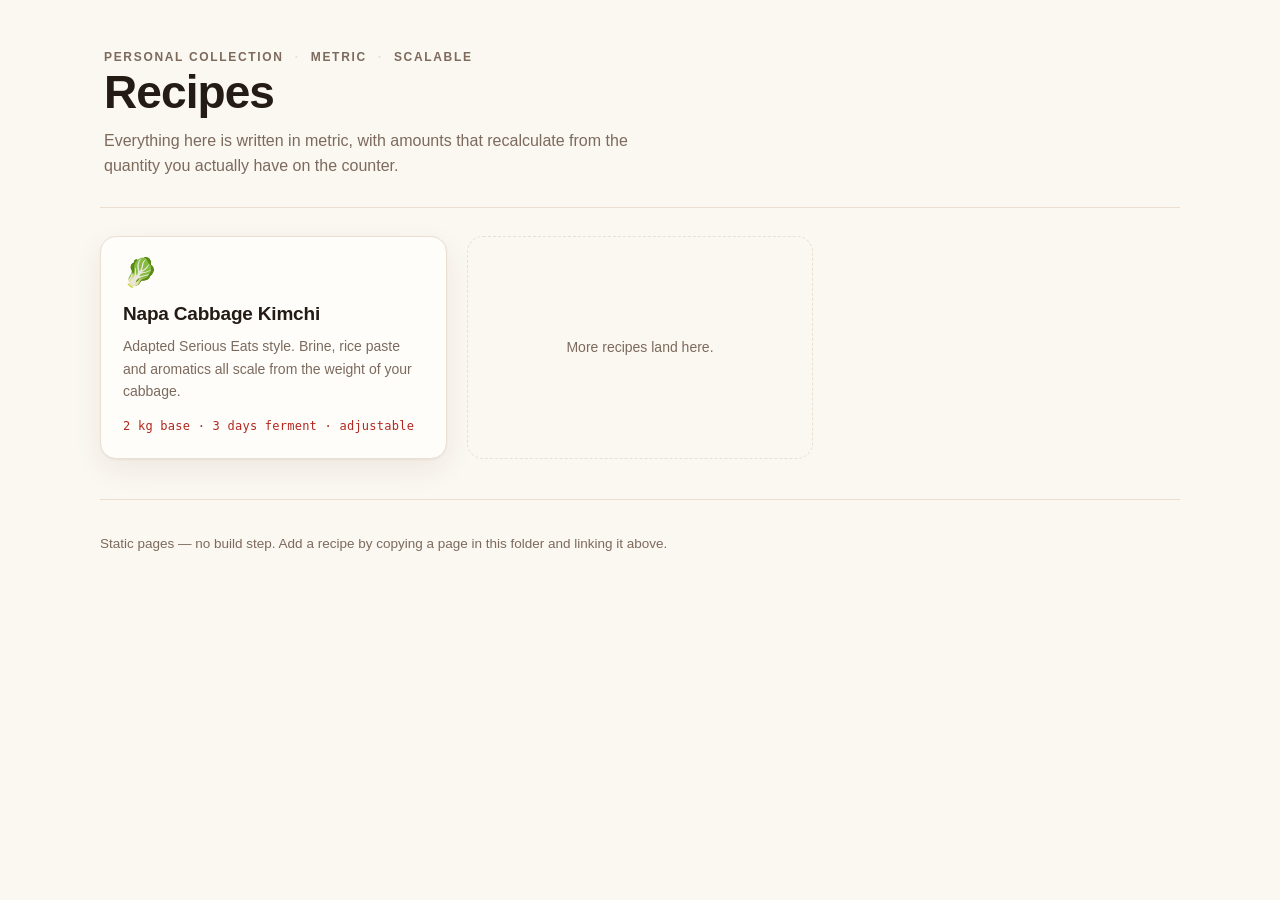
==== recipes/index.html @ db2fc452 "recipes: add static recipe site, publish at blog.axkirillov.com/recipes" ====
<!doctype html>
<html lang="en">
<head>
<meta charset="utf-8">
<meta name="viewport" content="width=device-width, initial-scale=1">
<title>Recipes</title>
<meta name="description" content="Personal recipe collection — metric, scaled to what you actually have.">
<link rel="stylesheet" href="styles.css">
</head>
<body>
<div class="wrap">

  <header class="hero">
    <p class="kicker">Personal collection <span class="dot">·</span> metric <span class="dot">·</span> scalable</p>
    <h1>Recipes</h1>
    <p>Everything here is written in metric, with amounts that recalculate from the quantity you actually have on the counter.</p>
  </header>

  <main class="recipe-grid">

    <a class="recipe-card" href="kimchi.html">
      <span class="emoji">🥬</span>
      <h3>Napa Cabbage Kimchi</h3>
      <p>Adapted Serious Eats style. Brine, rice paste and aromatics all scale from the weight of your cabbage.</p>
      <div class="meta">2 kg base · 3 days ferment · adjustable</div>
    </a>

    <div class="recipe-card placeholder">
      <p>More recipes land here.</p>
    </div>

  </main>

  <footer>
    <p class="noprint">Static pages — no build step. Add a recipe by copying a page in this folder and linking it above.</p>
  </footer>
</div>
</body>
</html>
---- recipes/styles.css ----
/* ------------------------------------------------------------------
   Shared styles for the recipes site.
   Add a new recipe page, link it from index.html, reuse these classes.
   ------------------------------------------------------------------ */

:root{
  --bg:#fbf7f1;
  --card:#fffdfa;
  --card-2:#fdf6ee;
  --ink:#241b15;
  --muted:#7c6a5d;
  --line:#eadfd1;
  --red:#b3261e;
  --red-soft:#fcece9;
  --green:#2f6b3f;
  --green-soft:#edf6ee;
  --amber:#8a5a12;
  --amber-soft:#fdf3e3;
  --shadow:0 1px 2px rgba(70,45,20,.06), 0 10px 30px rgba(70,45,20,.07);
  --radius:16px;
  --mono:ui-monospace,SFMono-Regular,Menlo,Consolas,monospace;
}
@media (prefers-color-scheme: dark){
  :root{
    --bg:#17130f; --card:#211b16; --card-2:#281f19; --ink:#f2eae1; --muted:#a89a8c;
    --line:#3a2e25; --red:#e8837c; --red-soft:#3a2320; --green:#8fd39b; --green-soft:#1f2e22;
    --amber:#e8bd77; --amber-soft:#332617;
    --shadow:0 1px 2px rgba(0,0,0,.4), 0 10px 30px rgba(0,0,0,.35);
  }
}

*{box-sizing:border-box}
html{-webkit-text-size-adjust:100%}
body{
  margin:0; background:var(--bg); color:var(--ink);
  font:16px/1.6 -apple-system,BlinkMacSystemFont,"Segoe UI",Roboto,"Helvetica Neue",Arial,sans-serif;
  -webkit-font-smoothing:antialiased;
}
.wrap{max-width:1120px;margin:0 auto;padding:40px 20px 80px}
a{color:var(--red)}

/* ---------- headers ---------- */
.hero{padding:8px 4px 28px;border-bottom:1px solid var(--line);margin-bottom:28px}
.kicker{margin:0 0 10px;font-size:12px;letter-spacing:.14em;text-transform:uppercase;color:var(--red);font-weight:700}
.hero h1{margin:0 0 10px;font-size:clamp(30px,5vw,46px);line-height:1.1;letter-spacing:-.02em}
.hero p{margin:0;color:var(--muted);max-width:64ch}
.hero .dot{color:var(--line);padding:0 6px}
.backlink{display:inline-block;margin-bottom:14px;font-size:13px;font-weight:600;text-decoration:none;color:var(--muted)}
.backlink:hover{color:var(--red)}

/* ---------- cards ---------- */
.card{
  background:var(--card);border:1px solid var(--line);border-radius:var(--radius);
  box-shadow:var(--shadow);padding:22px 24px;
}
h2{font-size:13px;letter-spacing:.12em;text-transform:uppercase;color:var(--muted);margin:0 0 16px;font-weight:700}
h3{font-size:15px;margin:0 0 6px}

/* ---------- controls ---------- */
.controls{margin-bottom:24px}
.controls .row{display:flex;flex-wrap:wrap;gap:22px;align-items:flex-end}
.field{flex:0 0 auto}
.field label,.slider label{display:block;font-size:12px;text-transform:uppercase;letter-spacing:.1em;color:var(--muted);font-weight:700;margin-bottom:8px}
.stepper{display:flex;align-items:stretch;border:1px solid var(--line);border-radius:12px;overflow:hidden;background:var(--card-2)}
.stepper button{
  all:unset;width:44px;display:grid;place-items:center;cursor:pointer;font-size:20px;color:var(--muted);
  user-select:none;transition:background .15s,color .15s;
}
.stepper button:hover,.stepper button:focus-visible{background:var(--red-soft);color:var(--red)}
.stepper input{
  all:unset;width:96px;text-align:center;font:600 20px/1 var(--mono);padding:12px 4px;
  border-left:1px solid var(--line);border-right:1px solid var(--line);color:var(--ink);
}
.unit{display:grid;place-items:center;padding:0 14px;font-weight:600;color:var(--muted);background:var(--card-2)}
.slider{flex:1 1 260px;min-width:220px}
input[type=range]{width:100%;accent-color:var(--red)}
.presets{display:flex;flex-wrap:wrap;gap:8px;margin-top:14px}
.presets button{
  all:unset;cursor:pointer;font-size:13px;font-weight:600;padding:6px 12px;border-radius:999px;
  border:1px solid var(--line);color:var(--muted);background:var(--card-2);transition:.15s;
}
.presets button:hover{border-color:var(--red);color:var(--red)}
.presets button[aria-pressed=true]{background:var(--red);border-color:var(--red);color:#fff}
.hint{margin:16px 0 0;font-size:14px;color:var(--muted)}

/* ---------- two column layout ---------- */
.layout{display:grid;grid-template-columns:minmax(300px,360px) 1fr;gap:24px;align-items:start}
@media (max-width:880px){.layout{grid-template-columns:1fr}}

/* ---------- ingredients ---------- */
.ingredients{position:sticky;top:20px}
@media (max-width:880px){.ingredients{position:static}}
.igroup{margin:0 0 20px}
.igroup:last-of-type{margin-bottom:8px}
.igroup h3{
  font-size:11px;letter-spacing:.12em;text-transform:uppercase;color:var(--red);
  margin:0 0 10px;padding-bottom:6px;border-bottom:1px dashed var(--line);
}
ul.ing{list-style:none;margin:0;padding:0}
ul.ing li{display:flex;flex-wrap:wrap;gap:2px 12px;justify-content:space-between;align-items:baseline;padding:7px 0;border-bottom:1px solid var(--line)}
ul.ing li:last-child{border-bottom:none}
ul.ing .name small{display:block;color:var(--muted);font-size:12.5px;line-height:1.35}
ul.ing .qty{flex:0 0 auto;margin-left:auto;text-align:right;font-family:var(--mono);font-size:14px;font-weight:600;color:var(--red)}
.badge-opt{
  font-size:10px;text-transform:uppercase;letter-spacing:.1em;color:var(--amber);
  background:var(--amber-soft);border-radius:999px;padding:1px 7px;margin-left:6px;vertical-align:1px;
}

/* ---------- steps ---------- */
.steps h2{margin-bottom:20px}
ol.steps{list-style:none;counter-reset:s;margin:0;padding:0}
ol.steps>li{
  counter-increment:s;position:relative;padding:0 0 28px 54px;
  border-left:1px solid var(--line);margin-left:17px;
}
ol.steps>li:last-child{border-left-color:transparent;padding-bottom:4px}
ol.steps>li::before{
  content:counter(s);position:absolute;left:-18px;top:-4px;width:35px;height:35px;border-radius:50%;
  background:var(--red);color:#fff;display:grid;place-items:center;font-weight:700;font-size:15px;
  box-shadow:0 0 0 5px var(--bg);
}
ol.steps h3{font-size:17px;margin:0 0 8px;display:flex;flex-wrap:wrap;gap:10px;align-items:center}
ol.steps p{margin:0 0 8px}
ol.steps .note{
  font-size:14px;color:var(--muted);background:var(--card-2);border-left:3px solid var(--line);
  padding:8px 12px;border-radius:0 10px 10px 0;margin:10px 0 0;
}
.time{
  font-family:var(--mono);font-size:11.5px;font-weight:600;
  background:var(--green-soft);color:var(--green);border-radius:999px;padding:3px 10px;
}
.q{font-family:var(--mono);font-weight:600;color:var(--red)}
.q-strong{font-family:var(--mono);font-weight:700;color:var(--ink)}

/* ---------- extras ---------- */
.extras{margin-top:24px;display:grid;grid-template-columns:repeat(auto-fit,minmax(280px,1fr));gap:24px}
.extras .card{box-shadow:none;background:var(--card-2)}
.extras ul{margin:0;padding-left:20px}
.extras li{margin:6px 0}
.table{width:100%;border-collapse:collapse;font-size:14px}
.table td{padding:6px 0;border-bottom:1px solid var(--line)}
.table td:last-child{text-align:right;font-family:var(--mono)}
.table tr:last-child td{border-bottom:none}

/* ---------- buttons ---------- */
.toolbar{display:flex;gap:10px;flex-wrap:wrap;margin-top:18px;padding-top:16px;border-top:1px solid var(--line)}
.btn{
  all:unset;cursor:pointer;font-size:13px;font-weight:600;padding:9px 14px;border-radius:10px;
  border:1px solid var(--line);color:var(--ink);background:var(--card);transition:.15s;
}
.btn:hover{border-color:var(--red);color:var(--red)}
.btn.primary{background:var(--red);border-color:var(--red);color:#fff}
.btn.primary:hover{filter:brightness(1.08);color:#fff}
.flash{color:var(--green);font-size:13px;font-weight:600;align-self:center;opacity:0;transition:opacity .3s}
.flash.on{opacity:1}

footer{margin-top:40px;padding-top:20px;border-top:1px solid var(--line);color:var(--muted);font-size:13.5px}

/* ---------- index: recipe cards ---------- */
.recipe-grid{display:grid;grid-template-columns:repeat(auto-fill,minmax(260px,1fr));gap:20px}
.recipe-card{
  display:block;text-decoration:none;color:inherit;background:var(--card);border:1px solid var(--line);
  border-radius:var(--radius);box-shadow:var(--shadow);padding:22px;transition:transform .15s,border-color .15s;
}
.recipe-card:hover{transform:translateY(-2px);border-color:var(--red)}
.recipe-card .emoji{font-size:28px;line-height:1;display:block;margin-bottom:12px}
.recipe-card h3{font-size:19px;margin:0 0 6px;letter-spacing:-.01em}
.recipe-card p{margin:0;color:var(--muted);font-size:14px}
.recipe-card .meta{margin-top:14px;font-family:var(--mono);font-size:12px;color:var(--red);letter-spacing:.02em}
.recipe-card.placeholder{
  border-style:dashed;box-shadow:none;background:transparent;color:var(--muted);
  display:grid;place-content:center;text-align:center;min-height:170px;
}
.recipe-card.placeholder:hover{transform:none;border-color:var(--line)}

/* ---------- print ---------- */
@media print{
  :root{--bg:#fff;--card:#fff;--card-2:#fff;--shadow:none}
  body{font-size:11.5pt}
  .wrap{padding:0;max-width:none}
  .controls,.toolbar,.flash,.noprint,.backlink{display:none!important}
  .layout{grid-template-columns:1fr 1fr;gap:18px}
  .ingredients{position:static}
  .card{border:none;padding:0}
  ol.steps>li{break-inside:avoid;padding-bottom:14px}
  ol.steps>li::before{box-shadow:none}
  .extras{grid-template-columns:1fr 1fr}
  .extras .card{break-inside:avoid}
}
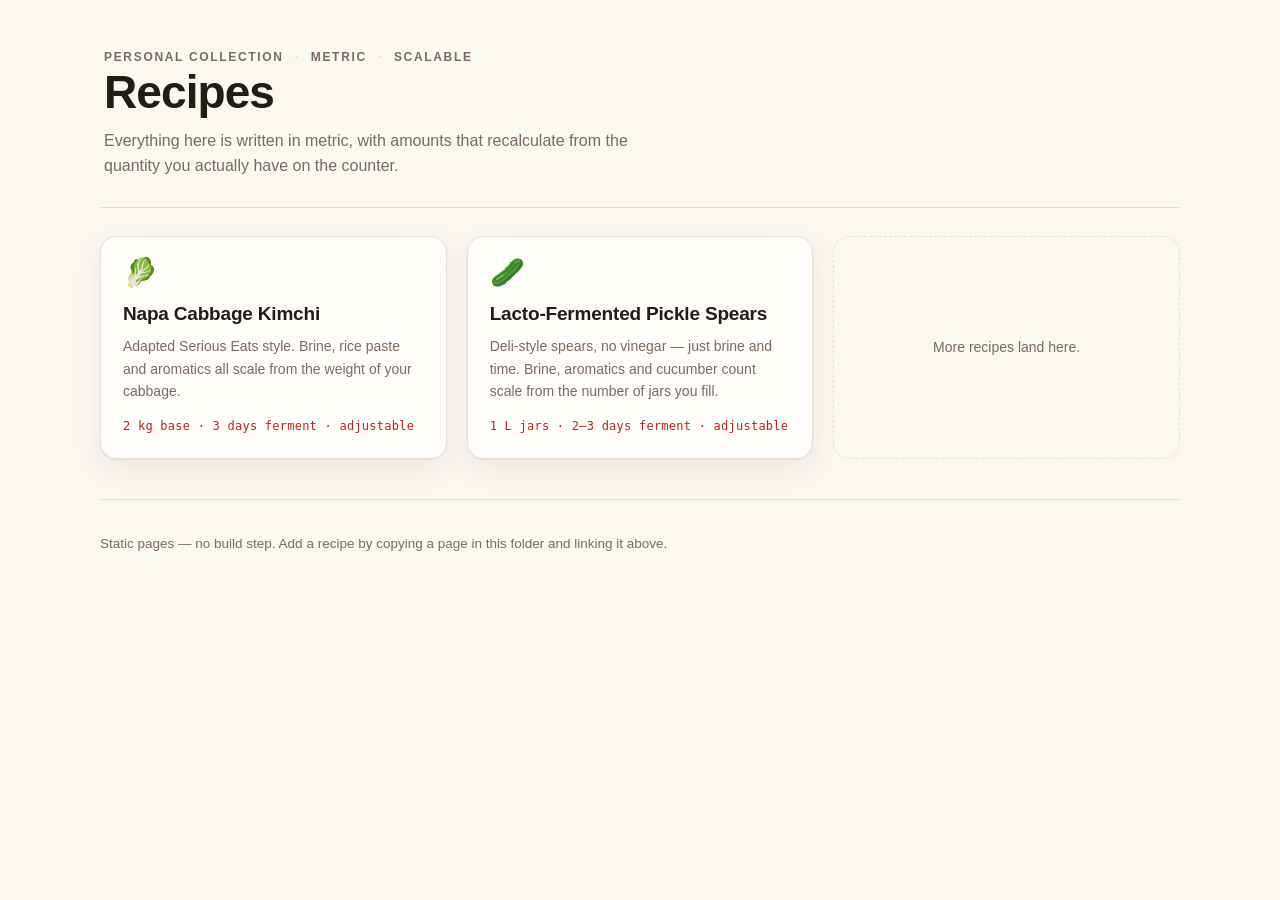
==== commit 88828fa1: "recipes: add lacto-fermented pickle spears page Same pattern as the kimchi page: everything metric, " ====
--- a/recipes/index.html
+++ b/recipes/index.html
@@ -25,6 +25,13 @@
       <div class="meta">2 kg base · 3 days ferment · adjustable</div>
     </a>
 
+    <a class="recipe-card" href="pickles.html">
+      <span class="emoji">🥒</span>
+      <h3>Lacto-Fermented Pickle Spears</h3>
+      <p>Deli-style spears, no vinegar — just brine and time. Brine, aromatics and cucumber count scale from the number of jars you fill.</p>
+      <div class="meta">1 L jars · 2–3 days ferment · adjustable</div>
+    </a>
+
     <div class="recipe-card placeholder">
       <p>More recipes land here.</p>
     </div>
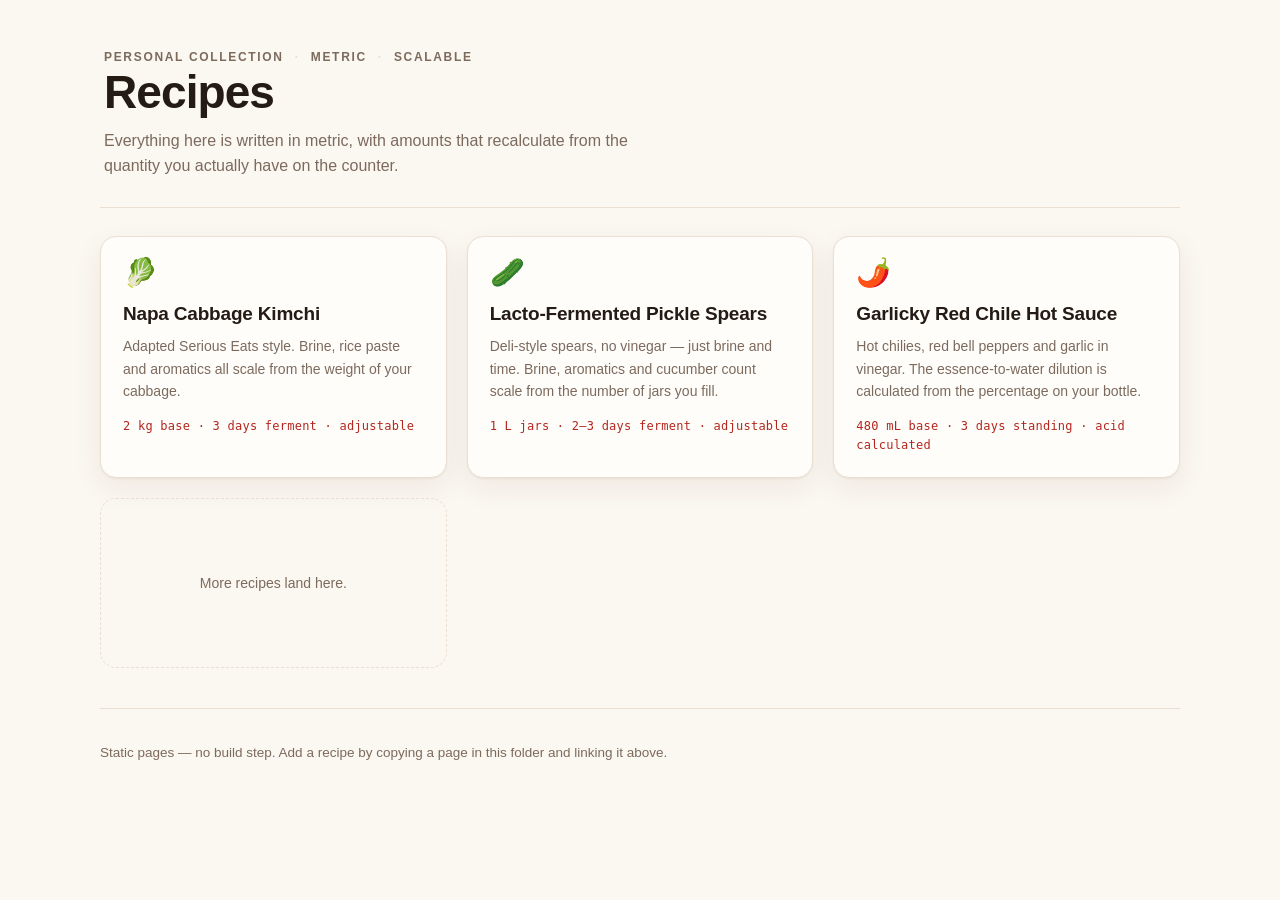
==== commit 0e0f9552: "recipes: add garlicky red chile hot sauce page Third page, same pattern: metric throughout, every am" ====
--- a/recipes/index.html
+++ b/recipes/index.html
@@ -32,6 +32,13 @@
       <div class="meta">1 L jars · 2–3 days ferment · adjustable</div>
     </a>
 
+    <a class="recipe-card" href="hot-sauce.html">
+      <span class="emoji">🌶️</span>
+      <h3>Garlicky Red Chile Hot Sauce</h3>
+      <p>Hot chilies, red bell peppers and garlic in vinegar. The essence-to-water dilution is calculated from the percentage on your bottle.</p>
+      <div class="meta">480 mL base · 3 days standing · acid calculated</div>
+    </a>
+
     <div class="recipe-card placeholder">
       <p>More recipes land here.</p>
     </div>
--- a/recipes/styles.css
+++ b/recipes/styles.css
@@ -121,7 +121,8 @@
 }
 ol.steps h3{font-size:17px;margin:0 0 8px;display:flex;flex-wrap:wrap;gap:10px;align-items:center}
 ol.steps p{margin:0 0 8px}
-ol.steps .note{
+/* note callouts work inside steps and outside them */
+.note{
   font-size:14px;color:var(--muted);background:var(--card-2);border-left:3px solid var(--line);
   padding:8px 12px;border-radius:0 10px 10px 0;margin:10px 0 0;
 }
@@ -129,6 +130,11 @@
   font-family:var(--mono);font-size:11.5px;font-weight:600;
   background:var(--green-soft);color:var(--green);border-radius:999px;padding:3px 10px;
 }
+/* safety callout — for warnings where a mistake is dangerous, not just disappointing */
+.note.warn{background:var(--red-soft);border-left-color:var(--red);color:var(--ink)}
+.note.warn strong{color:var(--red)}
+.card.warn h2{color:var(--red)}
+.stepper.sm input{width:64px;font-size:16px;padding:9px 4px}
 .q{font-family:var(--mono);font-weight:600;color:var(--red)}
 .q-strong{font-family:var(--mono);font-weight:700;color:var(--ink)}
 
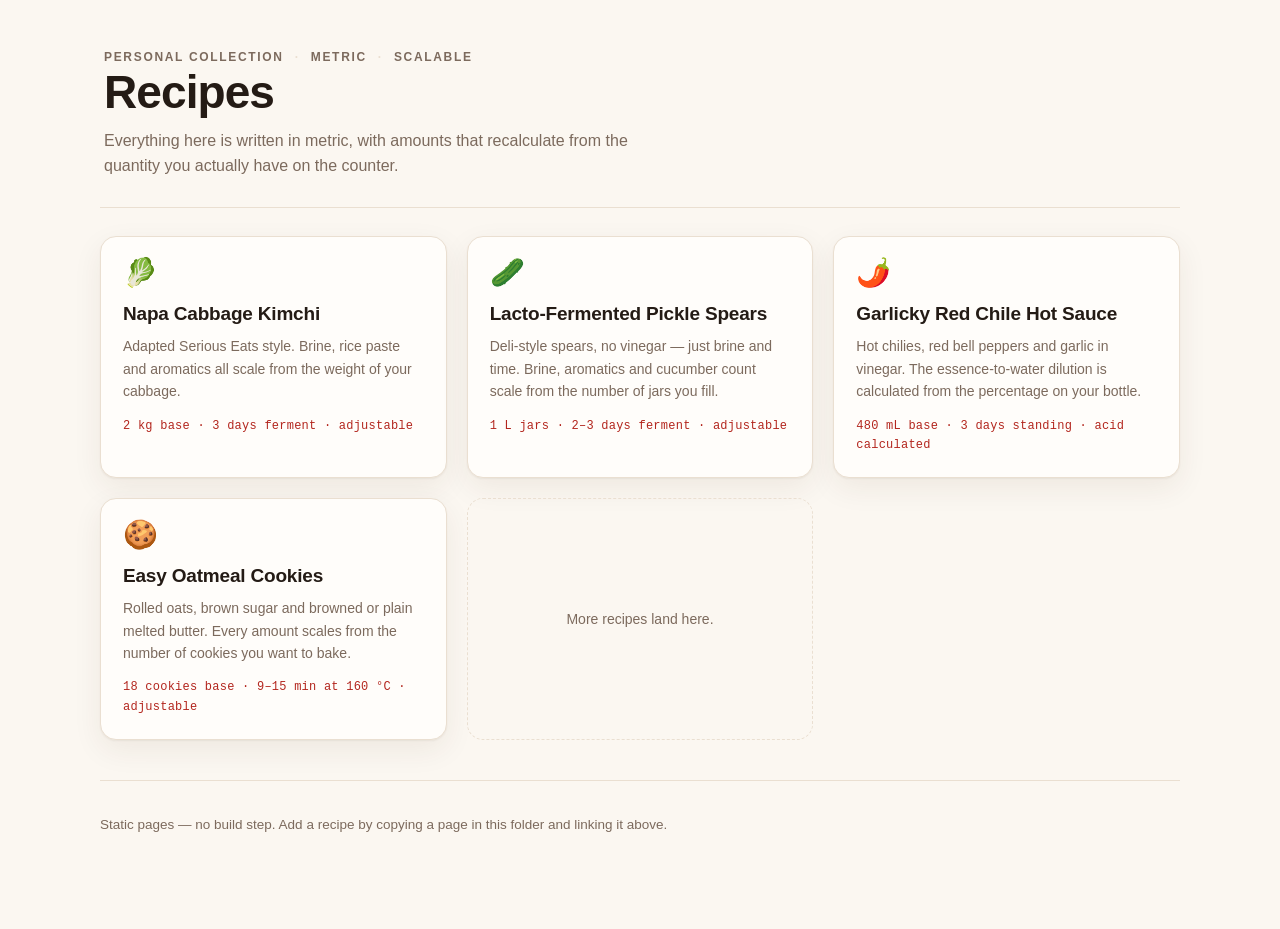
==== commit eef8724c: "recipes: add easy oatmeal cookies page, scaled from the cookie count" ====
--- a/recipes/index.html
+++ b/recipes/index.html
@@ -39,6 +39,13 @@
       <div class="meta">480 mL base · 3 days standing · acid calculated</div>
     </a>
 
+    <a class="recipe-card" href="oatmeal-cookies.html">
+      <span class="emoji">🍪</span>
+      <h3>Easy Oatmeal Cookies</h3>
+      <p>Rolled oats, brown sugar and browned or plain melted butter. Every amount scales from the number of cookies you want to bake.</p>
+      <div class="meta">18 cookies base · 9–15 min at 160 °C · adjustable</div>
+    </a>
+
     <div class="recipe-card placeholder">
       <p>More recipes land here.</p>
     </div>
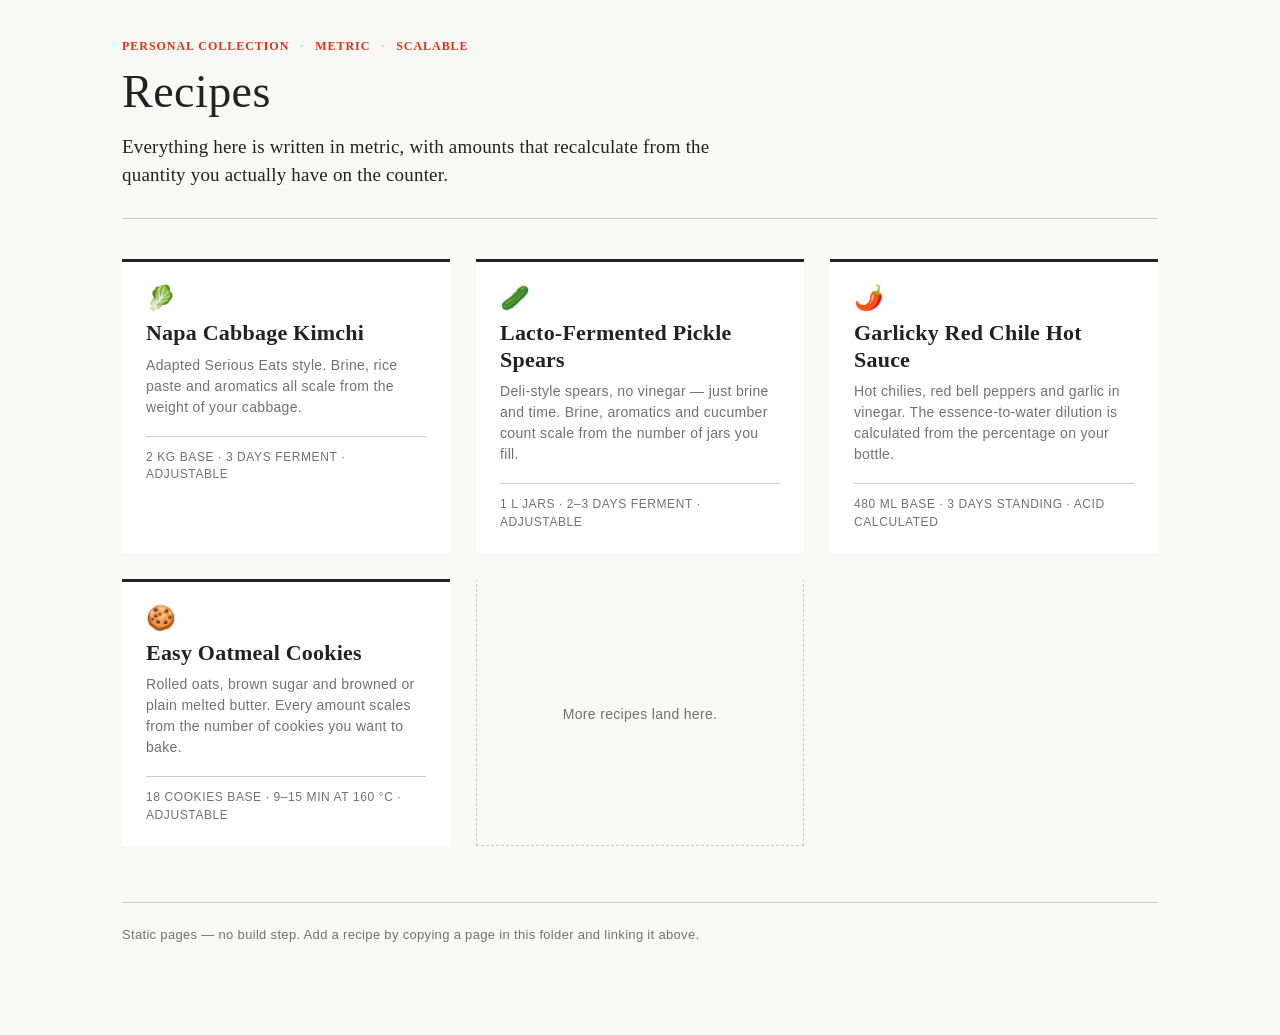
==== commit 752f5a14: "recipes: restyle every page in the style of NYT Cooking" ====
--- a/recipes/index.html
+++ b/recipes/index.html
@@ -13,7 +13,7 @@
   <header class="hero">
     <p class="kicker">Personal collection <span class="dot">·</span> metric <span class="dot">·</span> scalable</p>
     <h1>Recipes</h1>
-    <p>Everything here is written in metric, with amounts that recalculate from the quantity you actually have on the counter.</p>
+    <p class="dek">Everything here is written in metric, with amounts that recalculate from the quantity you actually have on the counter.</p>
   </header>
 
   <main class="recipe-grid">
--- a/recipes/styles.css
+++ b/recipes/styles.css
@@ -1,195 +1,276 @@
 /* ------------------------------------------------------------------
    Shared styles for the recipes site.
+
+   The visual language is borrowed from NYT Cooking: a warm off-white page,
+   a light serif for display and editorial prose, a Franklin-style sans for
+   labels and ingredients, a single accent red, a warm yellow for selected
+   state, thin grey rules, and one heavy black rule opening the recipe.
+
+   NYT ships Cheltenham / Imperial / Karnak / Franklin as licensed webfonts.
+   This site stays dependency-free and uses the same fallbacks NYT itself
+   declares, so the look survives without a network request:
+     Cheltenham -> Georgia        Imperial -> Georgia
+     Karnak     -> Georgia        Franklin -> Arial / Helvetica
+
    Add a new recipe page, link it from index.html, reuse these classes.
    ------------------------------------------------------------------ */
 
 :root{
-  --bg:#fbf7f1;
-  --card:#fffdfa;
-  --card-2:#fdf6ee;
-  --ink:#241b15;
-  --muted:#7c6a5d;
-  --line:#eadfd1;
-  --red:#b3261e;
-  --red-soft:#fcece9;
-  --green:#2f6b3f;
-  --green-soft:#edf6ee;
-  --amber:#8a5a12;
-  --amber-soft:#fdf3e3;
-  --shadow:0 1px 2px rgba(70,45,20,.06), 0 10px 30px rgba(70,45,20,.07);
-  --radius:16px;
-  --mono:ui-monospace,SFMono-Regular,Menlo,Consolas,monospace;
+  /* colour — light */
+  --bg:#f8f8f5;
+  --surface:#fff;
+  --surface-2:#f2f2ef;
+  --ink:#222;
+  --sub:#717171;
+  --rule:#ccc;
+  --rule-strong:#000;
+  --accent:#df321b;          /* NYT's primary action red */
+  --accent-ink:#cf0000;
+  --mark:#f8e19a;            /* NYT's selected-tab yellow */
+  --mark-ink:#222;
+  --warn-bg:rgba(223,50,27,.055);
+
+  /* type */
+  --display:Georgia,"Times New Roman",Times,serif;
+  --body:Georgia,"Times New Roman",Times,serif;
+  --label:Georgia,"Times New Roman",Times,serif;
+  --ui:Arial,Helvetica,"Helvetica Neue",sans-serif;
 }
 @media (prefers-color-scheme: dark){
-  :root{
-    --bg:#17130f; --card:#211b16; --card-2:#281f19; --ink:#f2eae1; --muted:#a89a8c;
-    --line:#3a2e25; --red:#e8837c; --red-soft:#3a2320; --green:#8fd39b; --green-soft:#1f2e22;
-    --amber:#e8bd77; --amber-soft:#332617;
-    --shadow:0 1px 2px rgba(0,0,0,.4), 0 10px 30px rgba(0,0,0,.35);
+  :root{                     /* NYT's own dark values */
+    --bg:#121212; --surface:#1c1c1e; --surface-2:#2c2c2e;
+    --ink:#fff; --sub:#aeaeb2; --rule:#3a3a3c; --rule-strong:#fff;
+    --accent:#df321b; --accent-ink:#ec6c55;
+    --mark:#3d3418; --mark-ink:#fff;
+    --warn-bg:rgba(223,50,27,.12);
   }
 }
 
 *{box-sizing:border-box}
 html{-webkit-text-size-adjust:100%}
 body{
-  margin:0; background:var(--bg); color:var(--ink);
-  font:16px/1.6 -apple-system,BlinkMacSystemFont,"Segoe UI",Roboto,"Helvetica Neue",Arial,sans-serif;
+  margin:0;background:var(--bg);color:var(--ink);
+  font:500 1rem/1.45 var(--ui);letter-spacing:.02em;   /* pantry--ui */
   -webkit-font-smoothing:antialiased;
 }
-.wrap{max-width:1120px;margin:0 auto;padding:40px 20px 80px}
-a{color:var(--red)}
-
-/* ---------- headers ---------- */
-.hero{padding:8px 4px 28px;border-bottom:1px solid var(--line);margin-bottom:28px}
-.kicker{margin:0 0 10px;font-size:12px;letter-spacing:.14em;text-transform:uppercase;color:var(--red);font-weight:700}
-.hero h1{margin:0 0 10px;font-size:clamp(30px,5vw,46px);line-height:1.1;letter-spacing:-.02em}
-.hero p{margin:0;color:var(--muted);max-width:64ch}
-.hero .dot{color:var(--line);padding:0 6px}
-.backlink{display:inline-block;margin-bottom:14px;font-size:13px;font-weight:600;text-decoration:none;color:var(--muted)}
-.backlink:hover{color:var(--red)}
-
-/* ---------- cards ---------- */
-.card{
-  background:var(--card);border:1px solid var(--line);border-radius:var(--radius);
-  box-shadow:var(--shadow);padding:22px 24px;
-}
-h2{font-size:13px;letter-spacing:.12em;text-transform:uppercase;color:var(--muted);margin:0 0 16px;font-weight:700}
-h3{font-size:15px;margin:0 0 6px}
-
-/* ---------- controls ---------- */
-.controls{margin-bottom:24px}
-.controls .row{display:flex;flex-wrap:wrap;gap:22px;align-items:flex-end}
+.wrap{max-width:1080px;margin:0 auto;padding:34px 22px 90px}
+a{color:inherit;text-decoration:underline;text-decoration-thickness:1px;text-underline-offset:2px}
+a:hover{color:var(--accent)}
+
+/* ---------- header ---------- */
+.hero{padding:4px 0 30px;border-bottom:1px solid var(--rule)}
+.backlink{
+  display:inline-block;margin-bottom:26px;text-decoration:none;color:var(--sub);
+  font:600 .6875rem/1.2 var(--ui);letter-spacing:.09em;text-transform:uppercase;
+}
+.backlink:hover{color:var(--accent)}
+.kicker{margin:0 0 12px;font:700 .75rem/1.4 var(--label);letter-spacing:.08em;text-transform:uppercase;color:var(--accent)}
+.hero .dot{color:var(--rule);padding:0 7px}
+.hero h1{
+  margin:0;font-family:var(--display);font-weight:400;letter-spacing:.01em;
+  font-size:clamp(2.125rem,5vw,2.875rem);line-height:1.1;
+}
+.dek{margin:16px 0 0;max-width:62ch;font:400 1.1875rem/1.45 var(--body);letter-spacing:.01em}
+
+/* the Yield / Total Time row */
+.meta{display:flex;flex-wrap:wrap;gap:18px 48px;margin:26px 0 0;padding:0}
+.meta dt{font:600 .6875rem/1.4 var(--ui);letter-spacing:.09em;text-transform:uppercase;color:var(--sub)}
+.meta dd{margin:5px 0 0;font:500 1rem/1.4 var(--ui)}
+
+/* ---------- neutralising the old card chrome ---------- */
+.card{background:none;border:0;padding:0;box-shadow:none;border-radius:0}
+
+/* section labels — Karnak bold caps */
+.ingredients h2,.steps h2{
+  margin:0 0 18px;font:700 1.125rem/1.45 var(--label);letter-spacing:.08em;text-transform:uppercase;
+}
+.extras h2{margin:0 0 12px;font:700 .875rem/1.45 var(--label);letter-spacing:.08em;text-transform:uppercase}
+/* a second control group inside the same box (brine strength, vinegar strength) */
+.controls h2{
+  margin:26px 0 12px;padding-top:20px;border-top:1px solid var(--rule);
+  font:700 .8125rem/1.45 var(--label);letter-spacing:.08em;text-transform:uppercase;
+}
+
+/* ---------- batch controls ---------- */
+.controls{
+  margin:28px 0 0;padding:20px 22px;border:1px solid var(--rule);background:var(--surface);
+}
+.controls .row{display:flex;flex-wrap:wrap;gap:26px;align-items:flex-end}
 .field{flex:0 0 auto}
-.field label,.slider label{display:block;font-size:12px;text-transform:uppercase;letter-spacing:.1em;color:var(--muted);font-weight:700;margin-bottom:8px}
-.stepper{display:flex;align-items:stretch;border:1px solid var(--line);border-radius:12px;overflow:hidden;background:var(--card-2)}
+.field label,.slider label{
+  display:block;margin-bottom:9px;color:var(--sub);
+  font:700 .6875rem/1 var(--label);letter-spacing:.08em;text-transform:uppercase;
+}
+.stepper{display:flex;align-items:stretch;border:1px solid var(--ink);background:var(--surface)}
 .stepper button{
-  all:unset;width:44px;display:grid;place-items:center;cursor:pointer;font-size:20px;color:var(--muted);
-  user-select:none;transition:background .15s,color .15s;
-}
-.stepper button:hover,.stepper button:focus-visible{background:var(--red-soft);color:var(--red)}
+  all:unset;width:42px;display:grid;place-items:center;cursor:pointer;color:var(--ink);
+  font:400 1.125rem/1 var(--ui);transition:background .12s,color .12s;
+}
+.stepper button:hover,.stepper button:focus-visible{background:var(--ink);color:var(--surface)}
 .stepper input{
-  all:unset;width:96px;text-align:center;font:600 20px/1 var(--mono);padding:12px 4px;
-  border-left:1px solid var(--line);border-right:1px solid var(--line);color:var(--ink);
-}
-.unit{display:grid;place-items:center;padding:0 14px;font-weight:600;color:var(--muted);background:var(--card-2)}
-.slider{flex:1 1 260px;min-width:220px}
-input[type=range]{width:100%;accent-color:var(--red)}
-.presets{display:flex;flex-wrap:wrap;gap:8px;margin-top:14px}
+  all:unset;width:92px;padding:11px 4px;text-align:center;color:var(--ink);
+  border-left:1px solid var(--rule);border-right:1px solid var(--rule);
+  font:600 1.125rem/1 var(--ui);letter-spacing:.02em;
+}
+.unit{display:grid;place-items:center;padding:0 14px;color:var(--sub);font:500 .875rem/1 var(--ui)}
+.slider{flex:1 1 240px;min-width:200px}
+input[type=range]{
+  -webkit-appearance:none;appearance:none;width:100%;height:2px;background:var(--rule);outline:none;
+}
+input[type=range]::-webkit-slider-thumb{
+  -webkit-appearance:none;appearance:none;width:15px;height:15px;border:0;border-radius:50%;
+  background:var(--accent);cursor:pointer;
+}
+input[type=range]::-moz-range-thumb{
+  width:15px;height:15px;border:0;border-radius:50%;background:var(--accent);cursor:pointer;
+}
+input[type=range]:focus-visible::-webkit-slider-thumb{outline:2px solid var(--ink);outline-offset:2px}
+.presets{display:flex;flex-wrap:wrap;gap:8px;margin-top:16px}
 .presets button{
-  all:unset;cursor:pointer;font-size:13px;font-weight:600;padding:6px 12px;border-radius:999px;
-  border:1px solid var(--line);color:var(--muted);background:var(--card-2);transition:.15s;
-}
-.presets button:hover{border-color:var(--red);color:var(--red)}
-.presets button[aria-pressed=true]{background:var(--red);border-color:var(--red);color:#fff}
-.hint{margin:16px 0 0;font-size:14px;color:var(--muted)}
-
-/* ---------- two column layout ---------- */
-.layout{display:grid;grid-template-columns:minmax(300px,360px) 1fr;gap:24px;align-items:start}
-@media (max-width:880px){.layout{grid-template-columns:1fr}}
+  all:unset;cursor:pointer;padding:7px 14px;border:1px solid var(--rule);background:var(--surface);
+  color:var(--ink);font:600 .875rem/1.2 var(--ui);letter-spacing:.02em;transition:.12s;
+}
+.presets button:hover{border-color:var(--ink)}
+.presets button[aria-pressed=true]{background:var(--mark);border-color:var(--ink);color:var(--mark-ink)}
+.hint{margin:16px 0 0;max-width:72ch;color:var(--sub);font:500 .875rem/1.45 var(--ui)}
+.stepper.sm input{width:72px;font-size:1rem;padding:9px 4px}
+
+/* ---------- two-column body ---------- */
+.layout{
+  display:grid;grid-template-columns:minmax(220px,300px) minmax(0,660px);gap:56px;
+  align-items:start;margin-top:36px;padding-top:36px;border-top:3px solid var(--rule-strong);
+}
+@media (max-width:900px){.layout{grid-template-columns:1fr;gap:40px}}
 
 /* ---------- ingredients ---------- */
-.ingredients{position:sticky;top:20px}
-@media (max-width:880px){.ingredients{position:static}}
-.igroup{margin:0 0 20px}
-.igroup:last-of-type{margin-bottom:8px}
+.ingredients{position:sticky;top:24px}
+@media (max-width:900px){.ingredients{position:static}}
+.igroup{margin:0 0 22px}
+.igroup:last-of-type{margin-bottom:10px}
 .igroup h3{
-  font-size:11px;letter-spacing:.12em;text-transform:uppercase;color:var(--red);
-  margin:0 0 10px;padding-bottom:6px;border-bottom:1px dashed var(--line);
+  margin:0 0 6px;color:var(--sub);
+  font:700 .75rem/1.45 var(--label);letter-spacing:.08em;text-transform:uppercase;
 }
 ul.ing{list-style:none;margin:0;padding:0}
-ul.ing li{display:flex;flex-wrap:wrap;gap:2px 12px;justify-content:space-between;align-items:baseline;padding:7px 0;border-bottom:1px solid var(--line)}
-ul.ing li:last-child{border-bottom:none}
-ul.ing .name small{display:block;color:var(--muted);font-size:12.5px;line-height:1.35}
-ul.ing .qty{flex:0 0 auto;margin-left:auto;text-align:right;font-family:var(--mono);font-size:14px;font-weight:600;color:var(--red)}
+/* the amount comes first, inline, the way NYT writes an ingredient line */
+ul.ing li{display:flex;flex-wrap:wrap;align-items:baseline;gap:0 6px;padding:5px 0;font:500 1rem/1.45 var(--ui)}
+ul.ing .qty{order:-1;flex:0 0 auto;margin-right:2px;font-weight:600;font-variant-numeric:tabular-nums}
+ul.ing .name{flex:1 1 auto}
+ul.ing .name small{display:inline;font:italic 400 .875rem/1.4 var(--body);color:var(--sub)}
+ul.ing .name small::before{content:" ("}
+ul.ing .name small::after{content:")"}
 .badge-opt{
-  font-size:10px;text-transform:uppercase;letter-spacing:.1em;color:var(--amber);
-  background:var(--amber-soft);border-radius:999px;padding:1px 7px;margin-left:6px;vertical-align:1px;
-}
+  margin:0;padding:0;background:none;border:0;color:var(--sub);
+  font:italic 400 .875rem/1.4 var(--body);text-transform:none;letter-spacing:0;
+}
+.badge-opt::before{content:" ("}
+.badge-opt::after{content:")"}
 
 /* ---------- steps ---------- */
-.steps h2{margin-bottom:20px}
 ol.steps{list-style:none;counter-reset:s;margin:0;padding:0}
-ol.steps>li{
-  counter-increment:s;position:relative;padding:0 0 28px 54px;
-  border-left:1px solid var(--line);margin-left:17px;
-}
-ol.steps>li:last-child{border-left-color:transparent;padding-bottom:4px}
+ol.steps>li{counter-increment:s;padding:0 0 34px}
+ol.steps>li:last-child{padding-bottom:0}
 ol.steps>li::before{
-  content:counter(s);position:absolute;left:-18px;top:-4px;width:35px;height:35px;border-radius:50%;
-  background:var(--red);color:#fff;display:grid;place-items:center;font-weight:700;font-size:15px;
-  box-shadow:0 0 0 5px var(--bg);
-}
-ol.steps h3{font-size:17px;margin:0 0 8px;display:flex;flex-wrap:wrap;gap:10px;align-items:center}
-ol.steps p{margin:0 0 8px}
-/* note callouts work inside steps and outside them */
+  content:"Step " counter(s);display:block;margin-bottom:4px;
+  font:700 1.125rem/1.45 var(--ui);letter-spacing:.02em;
+}
+ol.steps h3{
+  display:flex;flex-wrap:wrap;gap:4px 16px;justify-content:space-between;align-items:baseline;
+  margin:0 0 7px;font-family:var(--display);font-weight:700;font-size:1.1875rem;line-height:1.3;letter-spacing:.01em;
+}
+ol.steps p{margin:0 0 8px;max-width:64ch;font:400 1.0625rem/1.55 var(--body);letter-spacing:.01em}
+ol.steps>li>p:last-child{margin-bottom:0}
+.time{
+  white-space:nowrap;color:var(--sub);font:600 .75rem/1.45 var(--ui);letter-spacing:.06em;text-transform:uppercase;
+}
+
+/* notes read as editorial asides; the warn variant stays loud on purpose */
 .note{
-  font-size:14px;color:var(--muted);background:var(--card-2);border-left:3px solid var(--line);
-  padding:8px 12px;border-radius:0 10px 10px 0;margin:10px 0 0;
-}
-.time{
-  font-family:var(--mono);font-size:11.5px;font-weight:600;
-  background:var(--green-soft);color:var(--green);border-radius:999px;padding:3px 10px;
-}
-/* safety callout — for warnings where a mistake is dangerous, not just disappointing */
-.note.warn{background:var(--red-soft);border-left-color:var(--red);color:var(--ink)}
-.note.warn strong{color:var(--red)}
-.card.warn h2{color:var(--red)}
-.stepper.sm input{width:64px;font-size:16px;padding:9px 4px}
-.q{font-family:var(--mono);font-weight:600;color:var(--red)}
-.q-strong{font-family:var(--mono);font-weight:700;color:var(--ink)}
+  margin:12px 0 0;padding-top:8px;border-top:1px solid var(--rule);max-width:60ch;color:var(--sub);
+  font:italic 400 .9375rem/1.5 var(--body);letter-spacing:.01em;
+}
+.note.warn{
+  margin-top:14px;padding:10px 14px;border:0;border-left:3px solid var(--accent);background:var(--warn-bg);
+  color:var(--ink);font-style:normal;
+}
+.note.warn strong{color:var(--accent-ink)}
+.card.warn h2{color:var(--accent-ink)}
+
+/* ---------- live values ---------- */
+.q,.q-strong{font-weight:600;font-variant-numeric:tabular-nums;background:linear-gradient(180deg,transparent 62%,var(--mark) 62%)}
+.q-strong{font-weight:700}
 
 /* ---------- extras ---------- */
-.extras{margin-top:24px;display:grid;grid-template-columns:repeat(auto-fit,minmax(280px,1fr));gap:24px}
-.extras .card{box-shadow:none;background:var(--card-2)}
-.extras ul{margin:0;padding-left:20px}
-.extras li{margin:6px 0}
-.table{width:100%;border-collapse:collapse;font-size:14px}
-.table td{padding:6px 0;border-bottom:1px solid var(--line)}
-.table td:last-child{text-align:right;font-family:var(--mono)}
-.table tr:last-child td{border-bottom:none}
+.extras{
+  display:grid;grid-template-columns:repeat(auto-fit,minmax(300px,1fr));gap:38px 48px;
+  margin-top:52px;padding-top:34px;border-top:1px solid var(--rule);
+}
+.extras p,.extras li{font:400 1rem/1.5 var(--body);letter-spacing:.01em}
+.extras ul{margin:0;padding-left:1.1em}
+.extras li{margin:7px 0}
+.table{width:100%;border-collapse:collapse;font:500 .875rem/1.45 var(--ui);letter-spacing:.02em}
+.table td{padding:7px 0;border-bottom:1px solid var(--rule);vertical-align:top}
+.table td:last-child{
+  padding-left:14px;text-align:right;white-space:nowrap;font-weight:600;font-variant-numeric:tabular-nums;
+}
+.table tr:last-child td{border-bottom:0}
 
 /* ---------- buttons ---------- */
-.toolbar{display:flex;gap:10px;flex-wrap:wrap;margin-top:18px;padding-top:16px;border-top:1px solid var(--line)}
+.toolbar{display:flex;flex-wrap:wrap;gap:10px;align-items:center;margin-top:24px;padding-top:18px;border-top:1px solid var(--rule)}
 .btn{
-  all:unset;cursor:pointer;font-size:13px;font-weight:600;padding:9px 14px;border-radius:10px;
-  border:1px solid var(--line);color:var(--ink);background:var(--card);transition:.15s;
-}
-.btn:hover{border-color:var(--red);color:var(--red)}
-.btn.primary{background:var(--red);border-color:var(--red);color:#fff}
-.btn.primary:hover{filter:brightness(1.08);color:#fff}
-.flash{color:var(--green);font-size:13px;font-weight:600;align-self:center;opacity:0;transition:opacity .3s}
+  all:unset;cursor:pointer;padding:10px 16px;border:1px solid var(--ink);background:var(--surface);color:var(--ink);
+  font:600 .875rem/1.2 var(--ui);letter-spacing:.02em;transition:.12s;
+}
+.btn:hover{background:var(--ink);color:var(--surface)}
+.btn.primary{background:var(--accent);border-color:var(--accent);color:#fff}
+.btn.primary:hover{background:var(--accent-ink);border-color:var(--accent-ink);color:#fff}
+.flash{align-self:center;color:var(--accent);font:600 .8125rem/1 var(--ui);letter-spacing:.04em;opacity:0;transition:opacity .3s}
 .flash.on{opacity:1}
 
-footer{margin-top:40px;padding-top:20px;border-top:1px solid var(--line);color:var(--muted);font-size:13.5px}
-
-/* ---------- index: recipe cards ---------- */
-.recipe-grid{display:grid;grid-template-columns:repeat(auto-fill,minmax(260px,1fr));gap:20px}
+footer{margin-top:56px;padding-top:22px;border-top:1px solid var(--rule);color:var(--sub);font:500 .8125rem/1.5 var(--ui)}
+footer p{margin:0 0 8px}
+footer p:last-child{margin-bottom:0}
+
+/* ---------- index ---------- */
+.recipe-grid{display:grid;grid-template-columns:repeat(auto-fit,minmax(300px,1fr));gap:26px;margin-top:40px}
 .recipe-card{
-  display:block;text-decoration:none;color:inherit;background:var(--card);border:1px solid var(--line);
-  border-radius:var(--radius);box-shadow:var(--shadow);padding:22px;transition:transform .15s,border-color .15s;
-}
-.recipe-card:hover{transform:translateY(-2px);border-color:var(--red)}
-.recipe-card .emoji{font-size:28px;line-height:1;display:block;margin-bottom:12px}
-.recipe-card h3{font-size:19px;margin:0 0 6px;letter-spacing:-.01em}
-.recipe-card p{margin:0;color:var(--muted);font-size:14px}
-.recipe-card .meta{margin-top:14px;font-family:var(--mono);font-size:12px;color:var(--red);letter-spacing:.02em}
+  display:block;padding:24px 24px 22px;border-top:3px solid var(--ink);background:var(--surface);
+  color:inherit;text-decoration:none;transition:border-color .15s;
+}
+.recipe-card:hover{border-top-color:var(--accent)}
+.recipe-card .emoji{display:block;margin-bottom:10px;font-size:1.5rem;line-height:1}
+.recipe-card h3{margin:0 0 8px;font-family:var(--display);font-weight:700;font-size:1.375rem;line-height:1.2;letter-spacing:.01em}
+.recipe-card:hover h3{text-decoration:underline;text-decoration-thickness:1px;text-underline-offset:3px}
+.recipe-card p{margin:0;color:var(--sub);font:500 .875rem/1.5 var(--ui)}
+.recipe-card .meta{display:block;margin:18px 0 0;padding-top:12px;border-top:1px solid var(--rule);color:var(--sub);font:500 .75rem/1.45 var(--ui);letter-spacing:.05em;text-transform:uppercase}
 .recipe-card.placeholder{
-  border-style:dashed;box-shadow:none;background:transparent;color:var(--muted);
-  display:grid;place-content:center;text-align:center;min-height:170px;
-}
-.recipe-card.placeholder:hover{transform:none;border-color:var(--line)}
+  display:grid;place-content:center;min-height:190px;text-align:center;background:transparent;
+  border:1px dashed var(--rule);border-top:3px solid transparent;color:var(--sub);
+}
+.recipe-card.placeholder:hover{border-top-color:transparent}
 
 /* ---------- print ---------- */
 @media print{
-  :root{--bg:#fff;--card:#fff;--card-2:#fff;--shadow:none}
-  body{font-size:11.5pt}
+  :root{--bg:#fff;--surface:#fff;--ink:#000;--sub:#555;--rule:#ccc;--rule-strong:#000;--mark:transparent;--warn-bg:#fff}
+  body{background:#fff;font-size:10.5pt}
   .wrap{padding:0;max-width:none}
-  .controls,.toolbar,.flash,.noprint,.backlink{display:none!important}
-  .layout{grid-template-columns:1fr 1fr;gap:18px}
+  .controls,.toolbar,.flash,.noprint,.backlink,.presets,.slider{display:none!important}
+  .hero{border-bottom:0;padding:0 0 12pt}
+  .hero h1{font-size:25pt}
+  .dek{font-size:11pt}
+  .meta{gap:10pt 30pt;margin-top:14pt;padding-top:10pt;border-top:1px solid var(--rule)}
+  .layout{grid-template-columns:1fr 1.4fr;gap:22pt;margin-top:14pt;padding-top:14pt;border-top:3px solid #000}
   .ingredients{position:static}
-  .card{border:none;padding:0}
-  ol.steps>li{break-inside:avoid;padding-bottom:14px}
-  ol.steps>li::before{box-shadow:none}
-  .extras{grid-template-columns:1fr 1fr}
+  .ingredients h2,.steps h2{font-size:9pt}
+  .extras h2{font-size:8pt}
+  ul.ing li{font-size:10.5pt}
+  ol.steps>li{padding-bottom:12pt;break-inside:avoid}
+  ol.steps>li::before{font-size:10pt}
+  ol.steps p{font-size:10pt}
+  .note{font-size:9pt}
+  .extras{grid-template-columns:1fr 1fr;gap:16pt 20pt;margin-top:18pt;padding-top:12pt}
   .extras .card{break-inside:avoid}
-}
+  .table td{font-size:9pt}
+  .q,.q-strong{background:none}
+  a{text-decoration:none}
+}
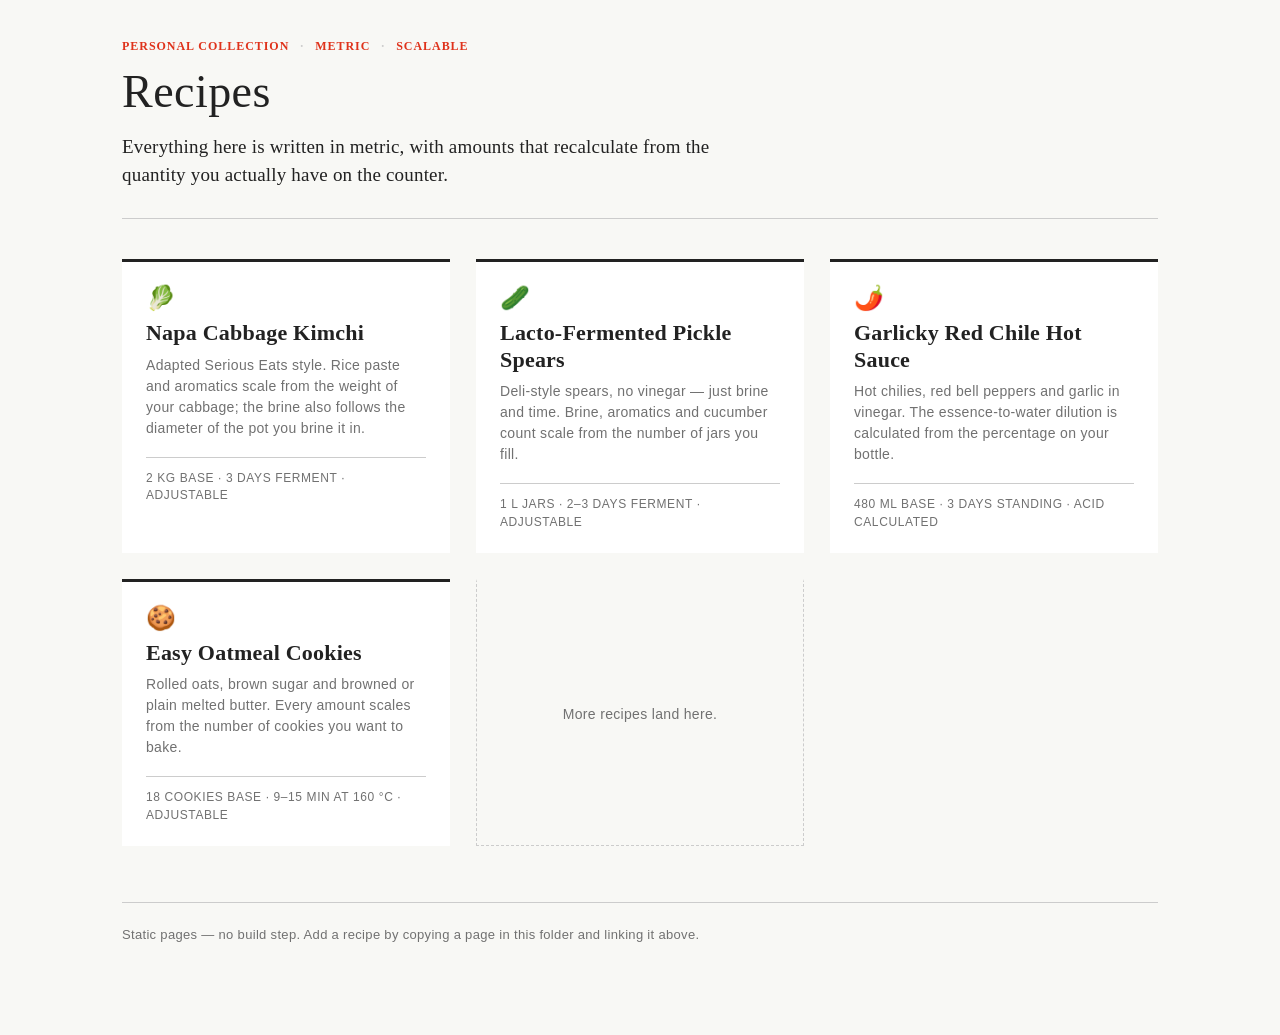
==== commit a30bf552: "recipes: brine the kimchi from the pot, not from the cabbage weight The 2 L/kg brine was a flat per-" ====
--- a/recipes/index.html
+++ b/recipes/index.html
@@ -21,7 +21,7 @@
     <a class="recipe-card" href="kimchi.html">
       <span class="emoji">🥬</span>
       <h3>Napa Cabbage Kimchi</h3>
-      <p>Adapted Serious Eats style. Brine, rice paste and aromatics all scale from the weight of your cabbage.</p>
+      <p>Adapted Serious Eats style. Rice paste and aromatics scale from the weight of your cabbage; the brine also follows the diameter of the pot you brine it in.</p>
       <div class="meta">2 kg base · 3 days ferment · adjustable</div>
     </a>
 
